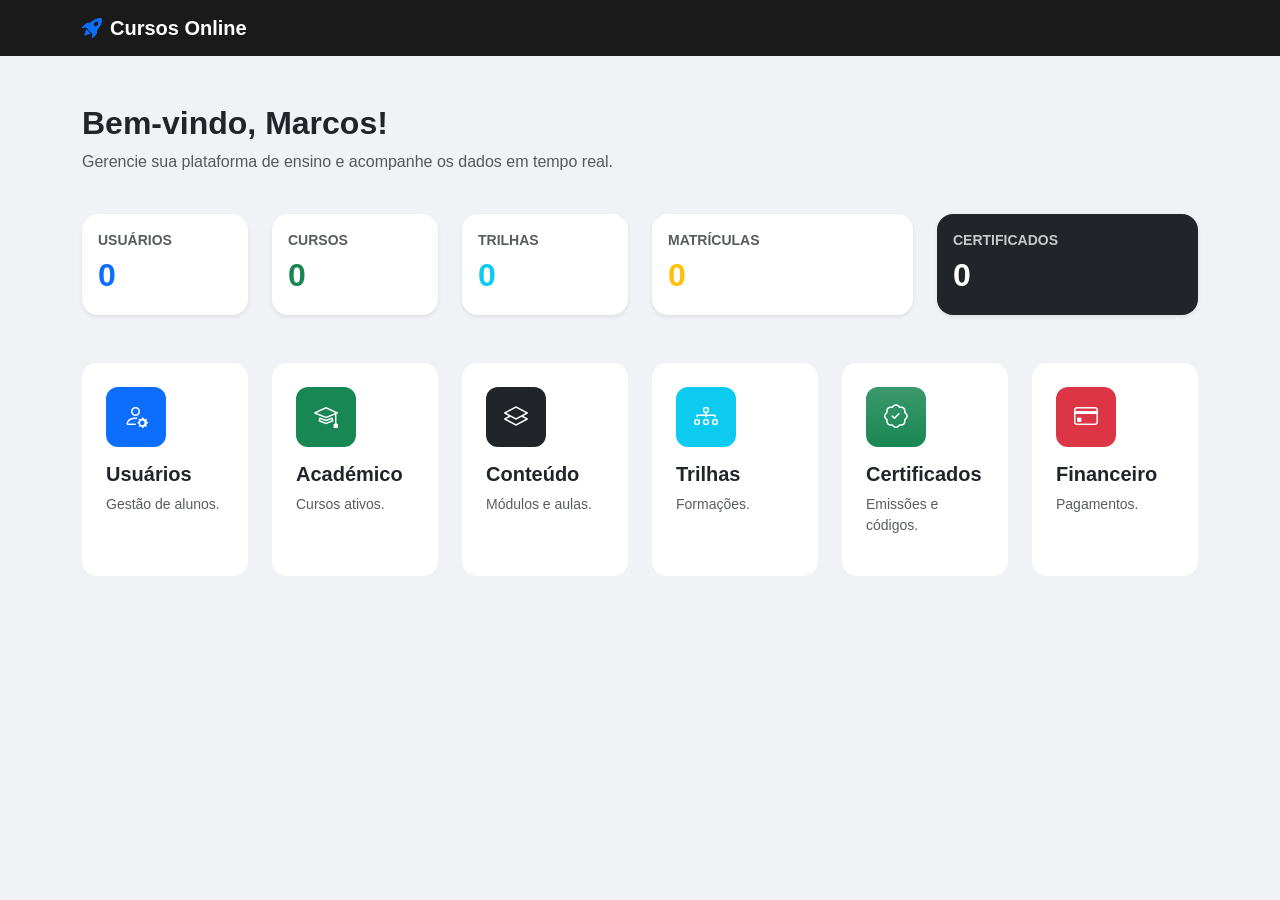
==== index.html @ 68f5fc1d "Initial commit: Estrutura da plataforma de cursos" ====
<!DOCTYPE html>
<html lang="pt-BR">
<head>
    <meta charset="UTF-8">
    <meta name="viewport" content="width=device-width, initial-scale=1.0">
    <title>Cursos Online | Dashboard</title>
    <link href="https://cdn.jsdelivr.net/npm/bootstrap@5.3.3/dist/css/bootstrap.min.css" rel="stylesheet">
    <link href="https://cdn.jsdelivr.net/npm/bootstrap-icons@1.11.3/font/bootstrap-icons.css" rel="stylesheet">
    <style>
        body { background-color: #f0f2f5; font-family: 'Inter', sans-serif; }
        .navbar { background-color: #1a1a1a !important; }
        .card-menu { 
            transition: transform 0.2s, box-shadow 0.2s; 
            cursor: pointer; 
            border: none; 
            border-radius: 15px;
        }
        .card-menu:hover { 
            transform: translateY(-5px); 
            box-shadow: 0 10px 20px rgba(0,0,0,0.1); 
        }
        .icon-box { 
            width: 60px; height: 60px; 
            border-radius: 12px; 
            display: flex; 
            align-items: center; 
            justify-content: center; 
            font-size: 1.5rem; 
            margin-bottom: 15px;
        }
    </style>
</head>
<body>

<nav class="navbar navbar-expand-lg navbar-dark mb-5">
    <div class="container">
        <a class="navbar-brand fw-bold" href="index.html">
            <i class="bi bi-rocket-takeoff-fill text-primary me-2"></i>Cursos Online
        </a>
    </div>
</nav>

<div class="container">
    <div class="row mb-4">
        <div class="col-12">
            <h2 class="fw-bold">Bem-vindo, Marcos!</h2>
            <p class="text-muted">Gerencie sua plataforma de ensino e acompanhe os dados em tempo real.</p>
        </div>
    </div>

    <div class="row g-4 mb-5">
        <div class="col-md-2">
            <div class="card p-3 border-0 shadow-sm rounded-4 h-100">
                <div class="small text-muted fw-bold">USUÁRIOS</div>
                <div class="fs-2 fw-bold text-primary" id="dash-users">0</div>
            </div>
        </div>
        <div class="col-md-2">
            <div class="card p-3 border-0 shadow-sm rounded-4 h-100">
                <div class="small text-muted fw-bold">CURSOS</div>
                <div class="fs-2 fw-bold text-success" id="dash-cursos">0</div>
            </div>
        </div>
        <div class="col-md-2">
            <div class="card p-3 border-0 shadow-sm rounded-4 h-100">
                <div class="small text-muted fw-bold">TRILHAS</div>
                <div class="fs-2 fw-bold text-info" id="dash-trilhas">0</div>
            </div>
        </div>
        <div class="col-md-3">
            <div class="card p-3 border-0 shadow-sm rounded-4 h-100">
                <div class="small text-muted fw-bold">MATRÍCULAS</div>
                <div class="fs-2 fw-bold text-warning" id="dash-mats">0</div>
            </div>
        </div>
        <div class="col-md-3">
            <div class="card p-3 border-0 shadow-sm rounded-4 h-100 text-white bg-dark">
                <div class="small fw-bold opacity-75">CERTIFICADOS</div>
                <div class="fs-2 fw-bold" id="dash-certs">0</div>
            </div>
        </div>
    </div>

    <div class="row g-4">
        <div class="col-md-4 col-lg-2">
            <div class="card card-menu p-4 h-100" onclick="location.href='pages/usuario.html'">
                <div class="icon-box bg-primary text-white"><i class="bi bi-person-gear"></i></div>
                <h5 class="fw-bold">Usuários</h5>
                <p class="small text-muted">Gestão de alunos.</p>
            </div>
        </div>
        <div class="col-md-4 col-lg-2">
            <div class="card card-menu p-4 h-100" onclick="location.href='pages/academico.html'">
                <div class="icon-box bg-success text-white"><i class="bi bi-mortarboard"></i></div>
                <h5 class="fw-bold">Académico</h5>
                <p class="small text-muted">Cursos ativos.</p>
            </div>
        </div>
        <div class="col-md-4 col-lg-2">
            <div class="card card-menu p-4 h-100" onclick="location.href='pages/conteudo.html'">
                <div class="icon-box bg-dark text-white"><i class="bi bi-layers"></i></div>
                <h5 class="fw-bold">Conteúdo</h5>
                <p class="small text-muted">Módulos e aulas.</p>
            </div>
        </div>
        <div class="col-md-4 col-lg-2">
            <div class="card card-menu p-4 h-100" onclick="location.href='pages/trilha.html'">
                <div class="icon-box bg-info text-white"><i class="bi bi-diagram-3"></i></div>
                <h5 class="fw-bold">Trilhas</h5>
                <p class="small text-muted">Formações.</p>
            </div>
        </div>
        <div class="col-md-4 col-lg-2">
            <div class="card card-menu p-4 h-100" onclick="location.href='pages/certificados.html'">
                <div class="icon-box bg-success bg-gradient text-white"><i class="bi bi-patch-check"></i></div>
                <h5 class="fw-bold">Certificados</h5>
                <p class="small text-muted">Emissões e códigos.</p>
            </div>
        </div>
        <div class="col-md-4 col-lg-2">
            <div class="card card-menu p-4 h-100" onclick="location.href='pages/financeiro.html'">
                <div class="icon-box bg-danger text-white"><i class="bi bi-credit-card"></i></div>
                <h5 class="fw-bold">Financeiro</h5>
                <p class="small text-muted">Pagamentos.</p>
            </div>
        </div>
    </div>
</div>

<script src="modules/usuario/usuarioController.js"></script>
<script src="modules/curso/cursoController.js"></script>
<script src="modules/matricula/matriculaController.js"></script>
<script src="modules/trilha/trilhaController.js"></script>
<script src="modules/certificado/certificadoController.js"></script>

<script>
    window.onload = () => {
        const u = new UsuarioController();
        const c = new CursoController();
        const m = new MatriculaController();
        const t = new TrilhaController();
        const cert = new CertificadoController();

        document.getElementById('dash-users').innerText = u.listarTodos().length;
        document.getElementById('dash-cursos').innerText = c.listarTodos().length;
        document.getElementById('dash-mats').innerText = m.listarTodas().length;
        document.getElementById('dash-trilhas').innerText = t.listarTodas().length;
        document.getElementById('dash-certs').innerText = cert.listarTodos().length;
    };
</script>

</body>
</html>
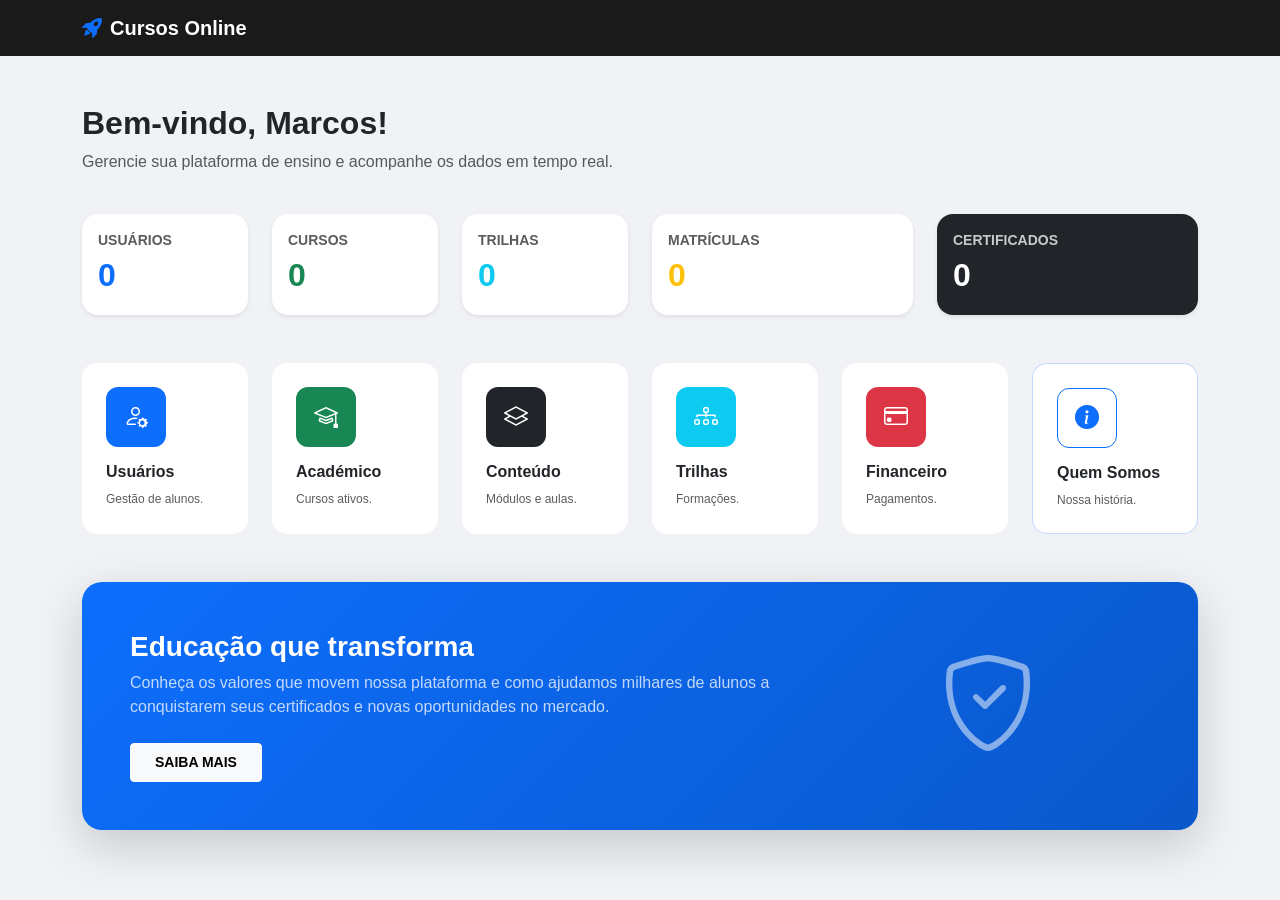
==== commit caa1ac29: "feat: adicionando pagina quem somos com contato" ====
--- a/index.html
+++ b/index.html
@@ -27,6 +27,10 @@
             justify-content: center; 
             font-size: 1.5rem; 
             margin-bottom: 15px;
+        }
+        .about-section {
+            background: linear-gradient(135deg, #0d6efd 0%, #0a58ca 100%);
+            border-radius: 20px;
         }
     </style>
 </head>
@@ -81,47 +85,60 @@
         </div>
     </div>
 
-    <div class="row g-4">
+    <div class="row g-4 mb-5">
         <div class="col-md-4 col-lg-2">
             <div class="card card-menu p-4 h-100" onclick="location.href='pages/usuario.html'">
                 <div class="icon-box bg-primary text-white"><i class="bi bi-person-gear"></i></div>
-                <h5 class="fw-bold">Usuários</h5>
-                <p class="small text-muted">Gestão de alunos.</p>
+                <h6 class="fw-bold">Usuários</h6>
+                <p class="x-small text-muted mb-0" style="font-size: 0.75rem;">Gestão de alunos.</p>
             </div>
         </div>
         <div class="col-md-4 col-lg-2">
             <div class="card card-menu p-4 h-100" onclick="location.href='pages/academico.html'">
                 <div class="icon-box bg-success text-white"><i class="bi bi-mortarboard"></i></div>
-                <h5 class="fw-bold">Académico</h5>
-                <p class="small text-muted">Cursos ativos.</p>
+                <h6 class="fw-bold">Académico</h6>
+                <p class="x-small text-muted mb-0" style="font-size: 0.75rem;">Cursos ativos.</p>
             </div>
         </div>
         <div class="col-md-4 col-lg-2">
             <div class="card card-menu p-4 h-100" onclick="location.href='pages/conteudo.html'">
                 <div class="icon-box bg-dark text-white"><i class="bi bi-layers"></i></div>
-                <h5 class="fw-bold">Conteúdo</h5>
-                <p class="small text-muted">Módulos e aulas.</p>
+                <h6 class="fw-bold">Conteúdo</h6>
+                <p class="x-small text-muted mb-0" style="font-size: 0.75rem;">Módulos e aulas.</p>
             </div>
         </div>
         <div class="col-md-4 col-lg-2">
             <div class="card card-menu p-4 h-100" onclick="location.href='pages/trilha.html'">
                 <div class="icon-box bg-info text-white"><i class="bi bi-diagram-3"></i></div>
-                <h5 class="fw-bold">Trilhas</h5>
-                <p class="small text-muted">Formações.</p>
-            </div>
-        </div>
-        <div class="col-md-4 col-lg-2">
-            <div class="card card-menu p-4 h-100" onclick="location.href='pages/certificados.html'">
-                <div class="icon-box bg-success bg-gradient text-white"><i class="bi bi-patch-check"></i></div>
-                <h5 class="fw-bold">Certificados</h5>
-                <p class="small text-muted">Emissões e códigos.</p>
+                <h6 class="fw-bold">Trilhas</h6>
+                <p class="x-small text-muted mb-0" style="font-size: 0.75rem;">Formações.</p>
             </div>
         </div>
         <div class="col-md-4 col-lg-2">
             <div class="card card-menu p-4 h-100" onclick="location.href='pages/financeiro.html'">
                 <div class="icon-box bg-danger text-white"><i class="bi bi-credit-card"></i></div>
-                <h5 class="fw-bold">Financeiro</h5>
-                <p class="small text-muted">Pagamentos.</p>
+                <h6 class="fw-bold">Financeiro</h6>
+                <p class="x-small text-muted mb-0" style="font-size: 0.75rem;">Pagamentos.</p>
+            </div>
+        </div>
+        <div class="col-md-4 col-lg-2">
+            <div class="card card-menu p-4 h-100 border border-primary border-opacity-25" onclick="location.href='pages/quemsomos.html'">
+                <div class="icon-box bg-white text-primary border border-primary"><i class="bi bi-info-circle-fill"></i></div>
+                <h6 class="fw-bold">Quem Somos</h6>
+                <p class="x-small text-muted mb-0" style="font-size: 0.75rem;">Nossa história.</p>
+            </div>
+        </div>
+    </div>
+
+    <div class="about-section p-5 text-white shadow-lg mb-5">
+        <div class="row align-items-center">
+            <div class="col-md-8">
+                <h3 class="fw-bold">Educação que transforma</h3>
+                <p class="opacity-75">Conheça os valores que movem nossa plataforma e como ajudamos milhares de alunos a conquistarem seus certificados e novas oportunidades no mercado.</p>
+                <a href="pages/quemsomos.html" class="btn btn-light btn-sm fw-bold px-4 py-2 mt-2">SAIBA MAIS</a>
+            </div>
+            <div class="col-md-4 text-center d-none d-md-block">
+                <i class="bi bi-shield-check text-white opacity-50" style="font-size: 6rem;"></i>
             </div>
         </div>
     </div>
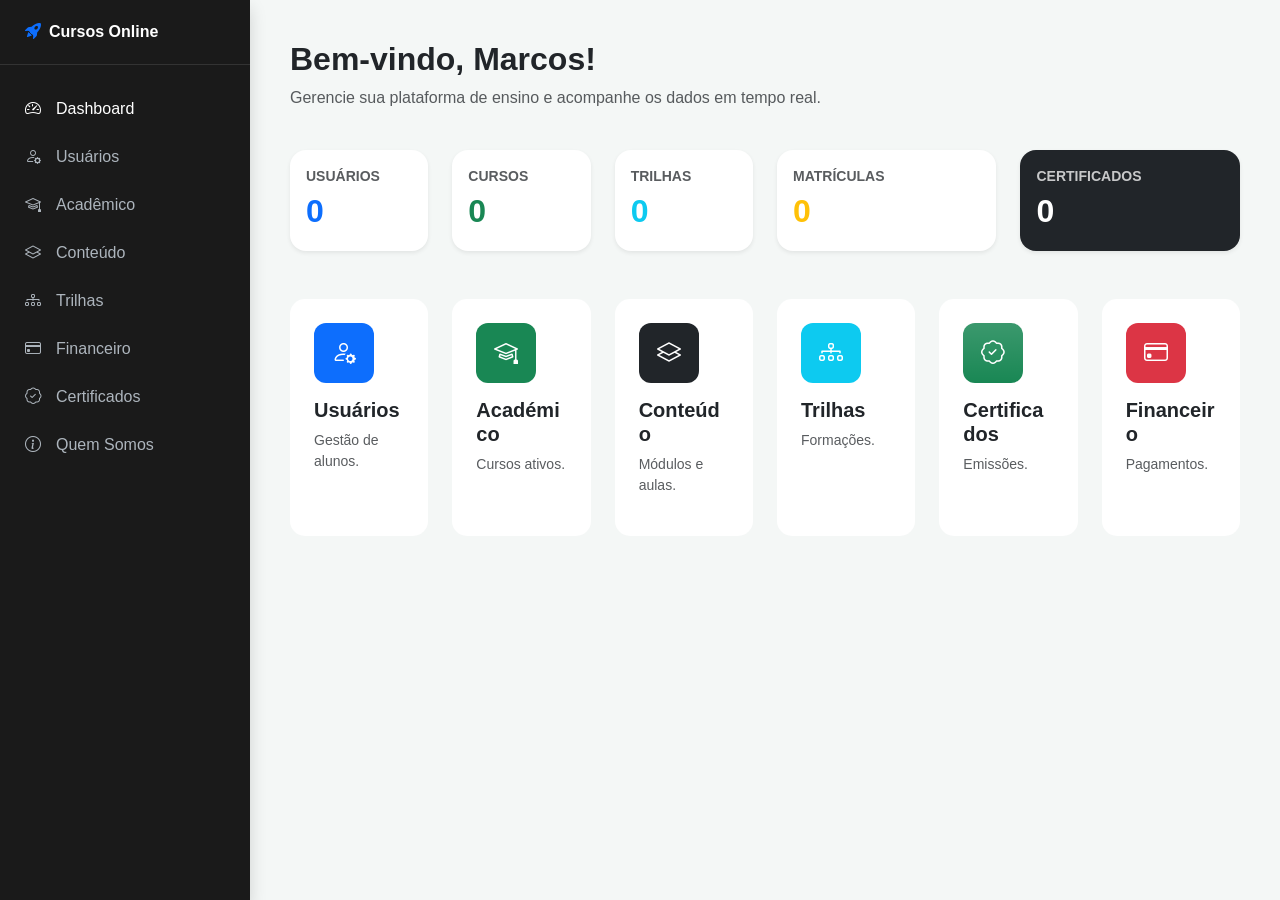
==== commit c32d9b14: "feat: padronização de layout e correções nas telas" ====
--- a/index.html
+++ b/index.html
@@ -4,47 +4,33 @@
     <meta charset="UTF-8">
     <meta name="viewport" content="width=device-width, initial-scale=1.0">
     <title>Cursos Online | Dashboard</title>
+    
     <link href="https://cdn.jsdelivr.net/npm/bootstrap@5.3.3/dist/css/bootstrap.min.css" rel="stylesheet">
     <link href="https://cdn.jsdelivr.net/npm/bootstrap-icons@1.11.3/font/bootstrap-icons.css" rel="stylesheet">
-    <style>
-        body { background-color: #f0f2f5; font-family: 'Inter', sans-serif; }
-        .navbar { background-color: #1a1a1a !important; }
-        .card-menu { 
-            transition: transform 0.2s, box-shadow 0.2s; 
-            cursor: pointer; 
-            border: none; 
-            border-radius: 15px;
-        }
-        .card-menu:hover { 
-            transform: translateY(-5px); 
-            box-shadow: 0 10px 20px rgba(0,0,0,0.1); 
-        }
-        .icon-box { 
-            width: 60px; height: 60px; 
-            border-radius: 12px; 
-            display: flex; 
-            align-items: center; 
-            justify-content: center; 
-            font-size: 1.5rem; 
-            margin-bottom: 15px;
-        }
-        .about-section {
-            background: linear-gradient(135deg, #0d6efd 0%, #0a58ca 100%);
-            border-radius: 20px;
-        }
-    </style>
+    
+    <link rel="stylesheet" href="../css/style.css">
 </head>
 <body>
 
-<nav class="navbar navbar-expand-lg navbar-dark mb-5">
-    <div class="container">
-        <a class="navbar-brand fw-bold" href="index.html">
+<div class="sidebar shadow">
+    <div class="sidebar-brand">
+        <a class="text-white fw-bold text-decoration-none" href="index.html">
             <i class="bi bi-rocket-takeoff-fill text-primary me-2"></i>Cursos Online
         </a>
     </div>
-</nav>
+    <nav>
+        <a href="index.html" class="nav-link-side text-white"><i class="bi bi-speedometer2"></i> Dashboard</a>
+        <a href="pages/usuario.html" class="nav-link-side"><i class="bi bi-person-gear"></i> Usuários</a>
+        <a href="pages/academico.html" class="nav-link-side"><i class="bi bi-mortarboard"></i> Acadêmico</a>
+        <a href="pages/conteudo.html" class="nav-link-side"><i class="bi bi-layers"></i> Conteúdo</a>
+        <a href="pages/trilha.html" class="nav-link-side"><i class="bi bi-diagram-3"></i> Trilhas</a>
+        <a href="pages/financeiro.html" class="nav-link-side"><i class="bi bi-credit-card"></i> Financeiro</a>
+        <a href="pages/certificados.html" class="nav-link-side"><i class="bi bi-patch-check"></i> Certificados</a>
+        <a href="pages/quemsomos.html" class="nav-link-side"><i class="bi bi-info-circle"></i> Quem Somos</a>
+    </nav>
+</div>
 
-<div class="container">
+<div class="main-content">
     <div class="row mb-4">
         <div class="col-12">
             <h2 class="fw-bold">Bem-vindo, Marcos!</h2>
@@ -85,60 +71,47 @@
         </div>
     </div>
 
-    <div class="row g-4 mb-5">
+    <div class="row g-4">
         <div class="col-md-4 col-lg-2">
             <div class="card card-menu p-4 h-100" onclick="location.href='pages/usuario.html'">
                 <div class="icon-box bg-primary text-white"><i class="bi bi-person-gear"></i></div>
-                <h6 class="fw-bold">Usuários</h6>
-                <p class="x-small text-muted mb-0" style="font-size: 0.75rem;">Gestão de alunos.</p>
+                <h5 class="fw-bold">Usuários</h5>
+                <p class="small text-muted">Gestão de alunos.</p>
             </div>
         </div>
         <div class="col-md-4 col-lg-2">
             <div class="card card-menu p-4 h-100" onclick="location.href='pages/academico.html'">
                 <div class="icon-box bg-success text-white"><i class="bi bi-mortarboard"></i></div>
-                <h6 class="fw-bold">Académico</h6>
-                <p class="x-small text-muted mb-0" style="font-size: 0.75rem;">Cursos ativos.</p>
+                <h5 class="fw-bold">Académico</h5>
+                <p class="small text-muted">Cursos ativos.</p>
             </div>
         </div>
         <div class="col-md-4 col-lg-2">
             <div class="card card-menu p-4 h-100" onclick="location.href='pages/conteudo.html'">
                 <div class="icon-box bg-dark text-white"><i class="bi bi-layers"></i></div>
-                <h6 class="fw-bold">Conteúdo</h6>
-                <p class="x-small text-muted mb-0" style="font-size: 0.75rem;">Módulos e aulas.</p>
+                <h5 class="fw-bold">Conteúdo</h5>
+                <p class="small text-muted">Módulos e aulas.</p>
             </div>
         </div>
         <div class="col-md-4 col-lg-2">
             <div class="card card-menu p-4 h-100" onclick="location.href='pages/trilha.html'">
                 <div class="icon-box bg-info text-white"><i class="bi bi-diagram-3"></i></div>
-                <h6 class="fw-bold">Trilhas</h6>
-                <p class="x-small text-muted mb-0" style="font-size: 0.75rem;">Formações.</p>
+                <h5 class="fw-bold">Trilhas</h5>
+                <p class="small text-muted">Formações.</p>
+            </div>
+        </div>
+        <div class="col-md-4 col-lg-2">
+            <div class="card card-menu p-4 h-100" onclick="location.href='pages/certificados.html'">
+                <div class="icon-box bg-success bg-gradient text-white"><i class="bi bi-patch-check"></i></div>
+                <h5 class="fw-bold">Certificados</h5>
+                <p class="small text-muted">Emissões.</p>
             </div>
         </div>
         <div class="col-md-4 col-lg-2">
             <div class="card card-menu p-4 h-100" onclick="location.href='pages/financeiro.html'">
                 <div class="icon-box bg-danger text-white"><i class="bi bi-credit-card"></i></div>
-                <h6 class="fw-bold">Financeiro</h6>
-                <p class="x-small text-muted mb-0" style="font-size: 0.75rem;">Pagamentos.</p>
-            </div>
-        </div>
-        <div class="col-md-4 col-lg-2">
-            <div class="card card-menu p-4 h-100 border border-primary border-opacity-25" onclick="location.href='pages/quemsomos.html'">
-                <div class="icon-box bg-white text-primary border border-primary"><i class="bi bi-info-circle-fill"></i></div>
-                <h6 class="fw-bold">Quem Somos</h6>
-                <p class="x-small text-muted mb-0" style="font-size: 0.75rem;">Nossa história.</p>
-            </div>
-        </div>
-    </div>
-
-    <div class="about-section p-5 text-white shadow-lg mb-5">
-        <div class="row align-items-center">
-            <div class="col-md-8">
-                <h3 class="fw-bold">Educação que transforma</h3>
-                <p class="opacity-75">Conheça os valores que movem nossa plataforma e como ajudamos milhares de alunos a conquistarem seus certificados e novas oportunidades no mercado.</p>
-                <a href="pages/quemsomos.html" class="btn btn-light btn-sm fw-bold px-4 py-2 mt-2">SAIBA MAIS</a>
-            </div>
-            <div class="col-md-4 text-center d-none d-md-block">
-                <i class="bi bi-shield-check text-white opacity-50" style="font-size: 6rem;"></i>
+                <h5 class="fw-bold">Financeiro</h5>
+                <p class="small text-muted">Pagamentos.</p>
             </div>
         </div>
     </div>
@@ -152,17 +125,22 @@
 
 <script>
     window.onload = () => {
-        const u = new UsuarioController();
-        const c = new CursoController();
-        const m = new MatriculaController();
-        const t = new TrilhaController();
-        const cert = new CertificadoController();
+        // Função auxiliar para contar itens reais do LocalStorage
+        const getCount = (key) => {
+            const data = localStorage.getItem(key);
+            try {
+                return data ? JSON.parse(data).length : 0;
+            } catch (e) {
+                return 0;
+            }
+        };
 
-        document.getElementById('dash-users').innerText = u.listarTodos().length;
-        document.getElementById('dash-cursos').innerText = c.listarTodos().length;
-        document.getElementById('dash-mats').innerText = m.listarTodas().length;
-        document.getElementById('dash-trilhas').innerText = t.listarTodas().length;
-        document.getElementById('dash-certs').innerText = cert.listarTodos().length;
+        // Atualização dos IDs do Dashboard usando as chaves dos seus Controllers
+        document.getElementById('dash-users').innerText = getCount('usuarios');
+        document.getElementById('dash-cursos').innerText = getCount('cursos');
+        document.getElementById('dash-mats').innerText = getCount('matriculas');
+        document.getElementById('dash-trilhas').innerText = getCount('trilhas');
+        document.getElementById('dash-certs').innerText = getCount('certificados');
     };
 </script>
 
--- a/css/style.css
+++ b/css/style.css
@@ -0,0 +1,154 @@
+/* --- GERAL E VARIÁVEIS --- */
+:root {
+    --cor-primaria: #198754;
+    --cor-dark: #1a1a1a;
+    --bg-light: #f4f7f6;
+    --sidebar-width: 250px;
+}
+
+body { 
+    background-color: var(--bg-light); 
+    font-family: 'Segoe UI', 'Inter', sans-serif; 
+    display: flex; /* Necessário para a sidebar lateral */
+}
+
+/* --- BARRA LATERAL (SIDEBAR) --- */
+.sidebar {
+    width: var(--sidebar-width);
+    background-color: var(--cor-dark);
+    height: 100vh;
+    position: fixed;
+    left: 0; 
+    top: 0;
+    padding: 20px 0;
+    z-index: 1000;
+}
+
+.sidebar-brand { 
+    padding: 0 25px 20px; 
+    border-bottom: 1px solid #333; 
+    margin-bottom: 20px; 
+}
+
+.nav-link-side {
+    padding: 12px 25px;
+    color: #adb5bd;
+    text-decoration: none;
+    display: flex; 
+    align-items: center;
+    transition: 0.3s;
+}
+
+.nav-link-side:hover { 
+    color: white; 
+    background: rgba(255,255,255,0.05); 
+}
+
+.nav-link-side i { 
+    margin-right: 15px; 
+}
+
+/* --- CONTEÚDO PRINCIPAL --- */
+.main-content { 
+    margin-left: var(--sidebar-width); 
+    width: 100%; 
+    padding: 40px; 
+}
+
+/* --- NAVBAR SUPERIOR (SE USAR) --- */
+.navbar { 
+    background-color: var(--cor-dark) !important; 
+}
+
+/* --- CARDS E DASHBOARD --- */
+.main-card, .table-card, .card-trilha, .card-cert { 
+    background: white; 
+    border-radius: 12px; 
+    box-shadow: 0 4px 12px rgba(0,0,0,0.05); 
+    border: none;
+    overflow: hidden;
+}
+
+.card-menu { 
+    transition: transform 0.2s, box-shadow 0.2s; 
+    cursor: pointer; 
+    border: none; 
+    border-radius: 15px;
+    background: white;
+}
+
+.card-menu:hover { 
+    transform: translateY(-5px); 
+    box-shadow: 0 10px 20px rgba(0,0,0,0.1); 
+}
+
+.icon-box { 
+    width: 60px; 
+    height: 60px; 
+    border-radius: 12px; 
+    display: flex; 
+    align-items: center; 
+    justify-content: center; 
+    font-size: 1.5rem; 
+    margin-bottom: 15px;
+}
+
+/* --- MÓDULO: USUÁRIOS E AÇÕES --- */
+.btn-edit { 
+    color: #0d6efd; 
+    background: #e7f1ff; 
+    border: none; 
+    padding: 5px 10px; 
+    border-radius: 6px; 
+    transition: 0.2s; 
+}
+.btn-edit:hover { background: #0d6efd; color: white; }
+.badge-count { background: #6366f1; color: white; font-weight: 600; border-radius: 20px; padding: 4px 12px; }
+
+/* --- MÓDULO: CONTEÚDO E AULAS --- */
+.modulo-header { 
+    background: #e9ecef; 
+    border-radius: 8px; 
+    padding: 12px 20px; 
+    margin-top: 20px; 
+    border-left: 5px solid #0d6efd; 
+    display: flex; 
+    justify-content: space-between; 
+    align-items: center; 
+}
+.aula-item { 
+    background: white; 
+    margin-left: 30px; 
+    margin-top: 8px; 
+    border-radius: 10px; 
+    border: 1px solid #dee2e6; 
+    transition: 0.3s; 
+    padding: 12px 20px; 
+    display: flex; 
+    justify-content: space-between; 
+    align-items: center; 
+}
+
+/* --- MÓDULO: FINANCEIRO --- */
+.nav-pills .nav-link.active { background-color: var(--cor-primaria); }
+.qr-container { 
+    background: white; 
+    padding: 10px; 
+    border-radius: 10px; 
+    display: inline-block; 
+    border: 1px solid #ddd; 
+}
+.section-title { 
+    border-left: 5px solid var(--cor-primaria); 
+    padding-left: 15px; 
+    margin-bottom: 25px; 
+}
+
+/* --- COMPONENTES EXTRA --- */
+.code-box { 
+    font-family: monospace; 
+    background: #e9ecef; 
+    padding: 2px 6px; 
+    border-radius: 4px; 
+    font-weight: bold; 
+}
